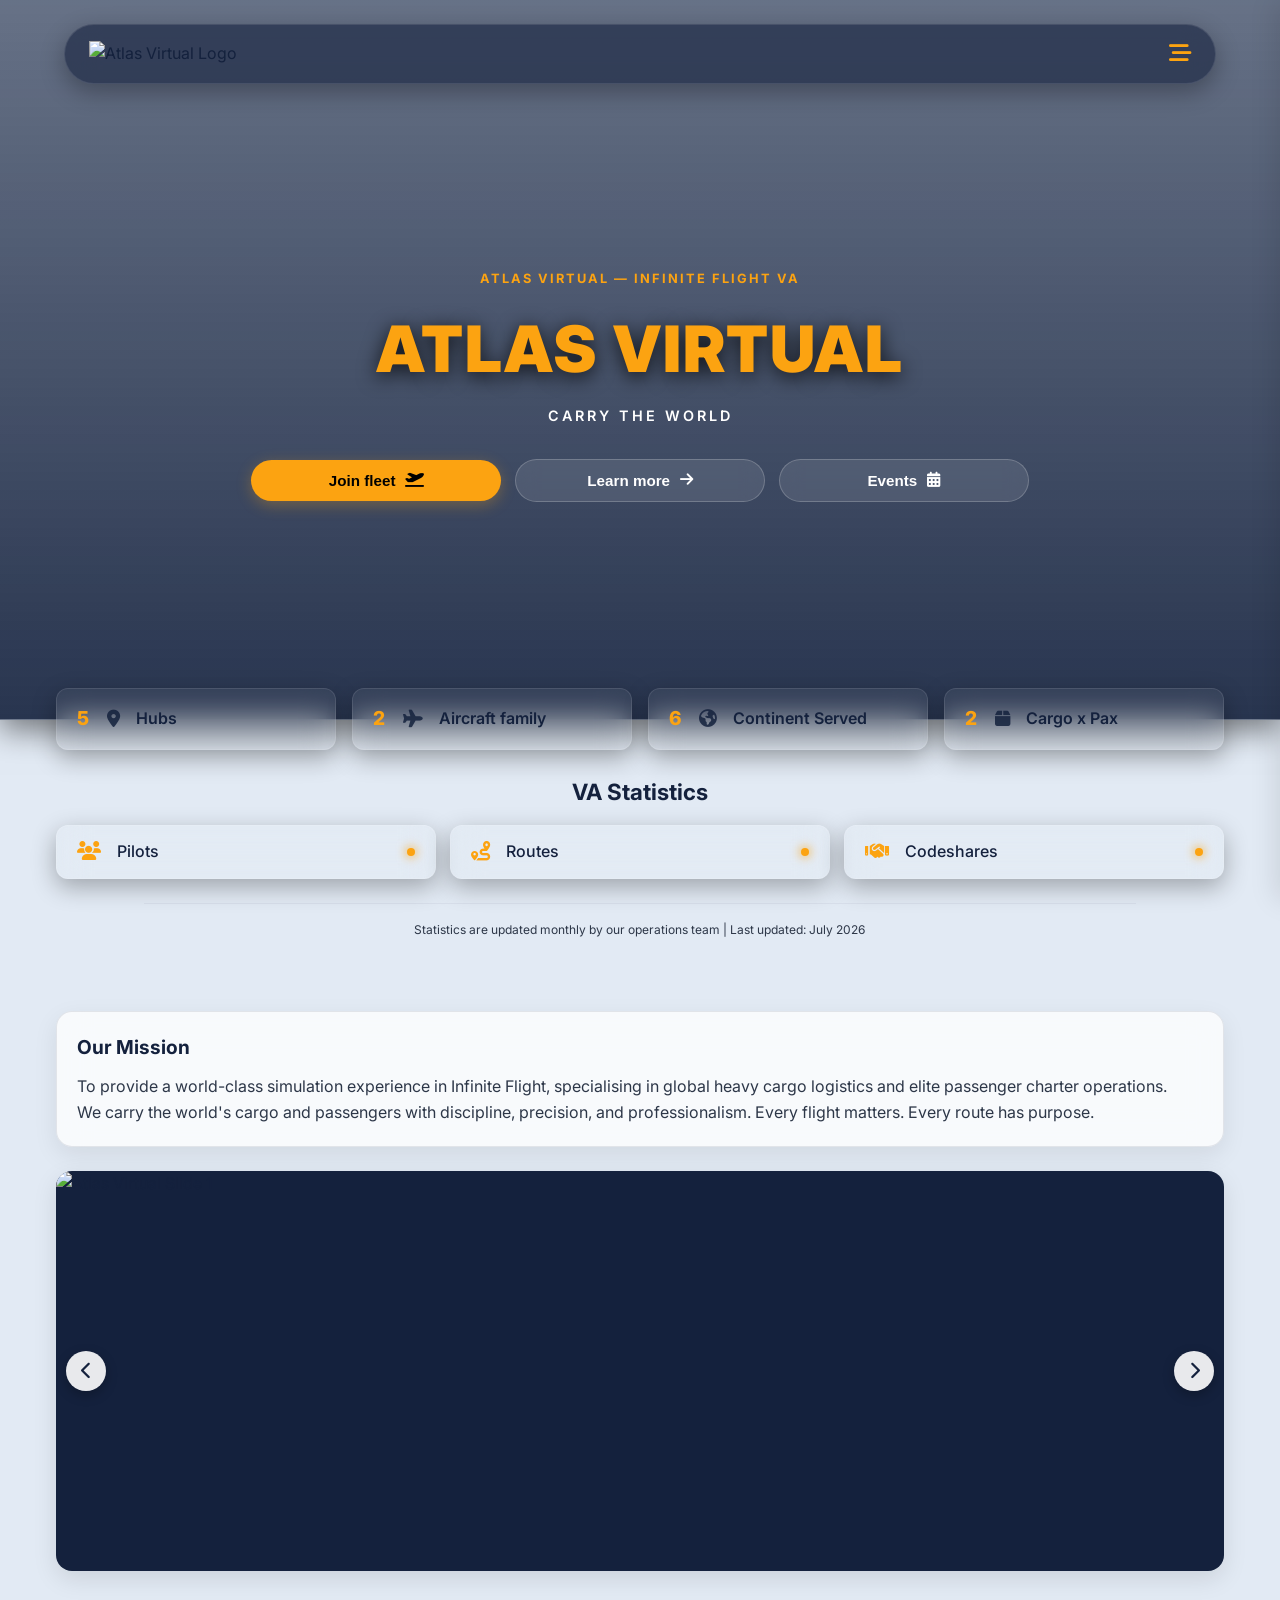
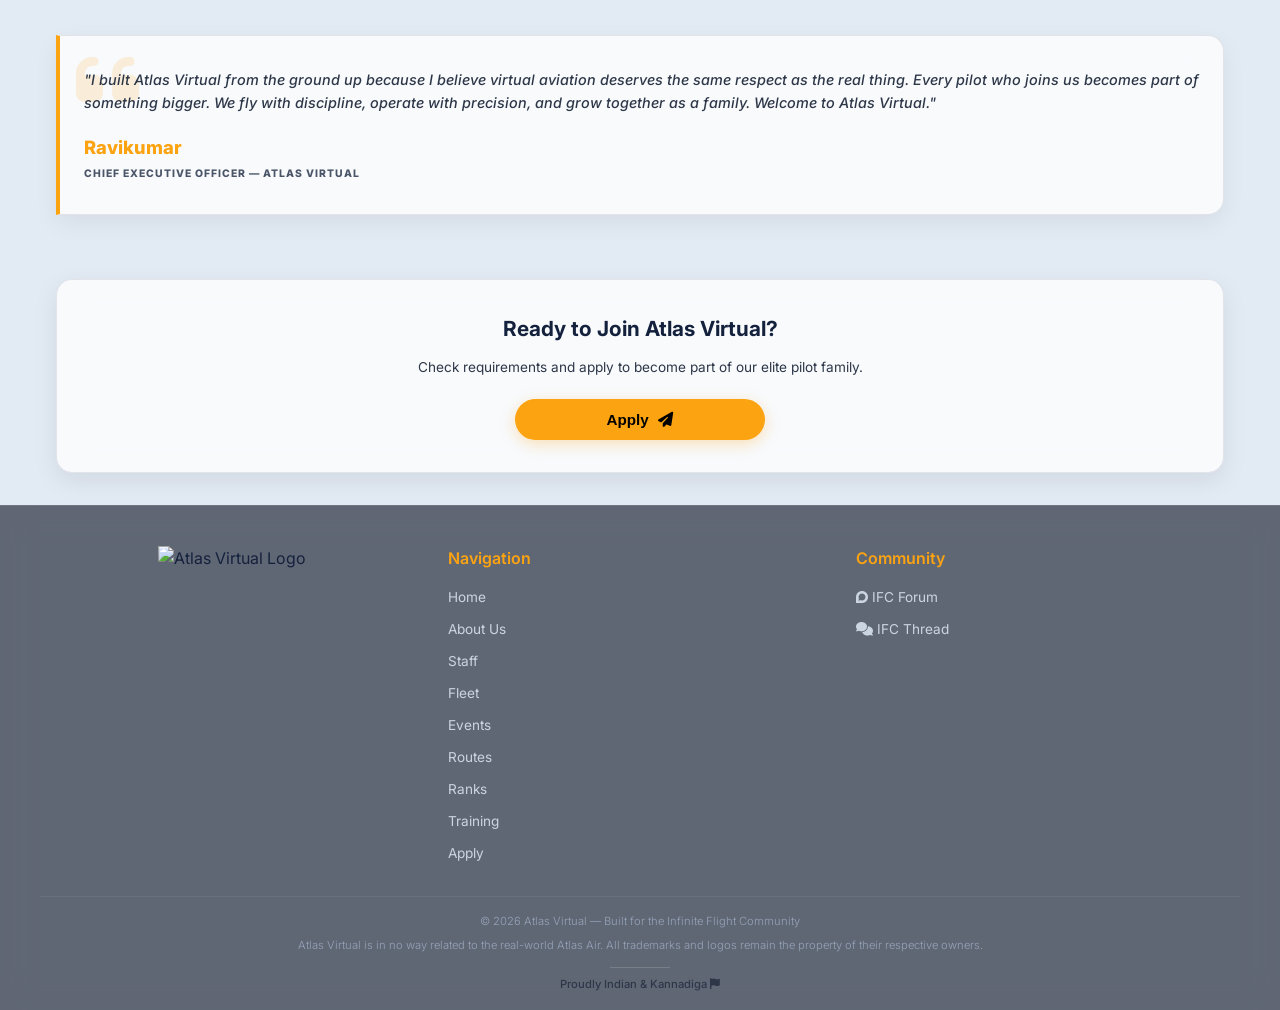
==== index.html @ f80d6517 "Add files via upload" ====
<!DOCTYPE html>
<html lang="en">
<head>
    <meta charset="UTF-8">
    <meta name="viewport" content="width=device-width, initial-scale=1.0, maximum-scale=1.0, user-scalable=no">
    <title>Atlas Virtual | Carry The World</title>
    
    <meta http-equiv="Cache-Control" content="no-cache, no-store, must-revalidate">
    <meta http-equiv="Pragma" content="no-cache">
    <meta http-equiv="Expires" content="0">

    <link rel="manifest" href="manifest.json">
    <link rel="stylesheet" href="https://cdnjs.cloudflare.com/ajax/libs/font-awesome/6.4.0/css/all.min.css">
    
    <!-- Link to our perfected global stylesheet -->
    <link rel="stylesheet" href="style.css?v=6.0">

    <style>
        /* --- SLIDER STYLING & POSITIONING FIX --- */
        .image-slider-container {
            position: relative;
            width: 100%;
            height: 240px; /* Perfect rectangle for mobile */
            padding: 0 !important; 
            overflow: hidden;
            border-radius: 16px;
            box-shadow: 0 8px 24px rgba(0,0,0,0.1);
            margin-bottom: 2.5rem;
            background: #14213D; 
        }
        @media (min-width: 768px) {
            .image-slider-container {
                height: 400px; /* Larger size for desktop */
            }
        }
        .slide {
            position: absolute;
            top: 0; left: 0;
            width: 100%; height: 100%;
            opacity: 0; 
            transition: opacity 0.8s ease-in-out;
            z-index: 1;
        }
        .slide.active { 
            opacity: 1; 
            z-index: 2; 
        }
        .slide img { 
            width: 100%; 
            height: 100%; 
            object-fit: cover; 
            /* This forces the browser to focus on the bottom/center of the image so the plane isn't cropped out! */
            object-position: center 80%; 
            border-radius: inherit; 
        }
        .slider-btn {
            position: absolute; 
            top: 50%; 
            transform: translateY(-50%);
            background: rgba(255, 255, 255, 0.9); 
            border: none; 
            border-radius: 50%;
            width: 40px; 
            height: 40px; 
            cursor: pointer; 
            z-index: 10; /* Forces buttons above the images */
            color: #14213D; 
            font-size: 1.1rem;
            box-shadow: 0 4px 12px rgba(0,0,0,0.25); 
            transition: all 0.3s ease;
            display: flex;
            justify-content: center;
            align-items: center;
        }
        .slider-btn:hover { 
            background: var(--color-gold); 
            color: white; 
        }
        .prev-btn { left: 10px; }
        .next-btn { right: 10px; }
    </style>
</head>
<body>

    <!-- TUBE SHAPE HEADER -->
    <header class="tube-header">
        <div class="logo-container">
            <img src="https://res.cloudinary.com/dsfwafyc2/image/upload/v1783704335/Picsart_26-07-09_09-13-49-532_cerqdw.png" alt="Atlas Virtual Logo" class="header-logo">
        </div>
        <button class="hamburg-menu" aria-label="Open Menu" onclick="toggleMenu()">
            <i class="fa-solid fa-bars-staggered"></i>
        </button>
    </header>

    <!-- FULL WIDTH HERO SECTION -->
    <section class="hero-wrapper">
        <div class="hero-content">
            <h3 class="sub-heading">Atlas Virtual — Infinite Flight VA</h3>
            <h1 class="main-heading">ATLAS VIRTUAL</h1>
            <p class="tagline">CARRY THE WORLD</p>
            
            <div class="hero-buttons">
                <button class="btn-primary glass-btn" onclick="window.location.href='apply.html'">Join fleet <i class="fa-solid fa-plane-departure"></i></button>
                <button class="btn-dark-glass glass-btn" onclick="window.location.href='about.html'">Learn more <i class="fa-solid fa-arrow-right"></i></button>
                <button class="btn-dark-glass glass-btn" onclick="window.location.href='event.html'">Events <i class="fa-solid fa-calendar-days"></i></button>
            </div>
        </div>
    </section>

    <!-- MAIN CONTENT -->
    <main>
        <!-- OPERATIONS OVERVIEW -->
        <section class="operations-list reveal-on-scroll">
            <div class="op-card">
                <span class="op-number">5</span>
                <i class="fa-solid fa-location-dot op-icon"></i>
                <span class="op-text">Hubs</span>
            </div>
            <div class="op-card">
                <span class="op-number">2</span>
                <i class="fa-solid fa-plane op-icon"></i>
                <span class="op-text">Aircraft family</span>
            </div>
            <div class="op-card">
                <span class="op-number">6</span>
                <i class="fa-solid fa-earth-americas op-icon"></i>
                <span class="op-text">Continent Served</span>
            </div>
            <div class="op-card">
                <span class="op-number">2</span>
                <i class="fa-solid fa-box op-icon"></i>
                <span class="op-text">Cargo x Pax</span>
            </div>
        </section>

        <!-- VA STATISTICS -->
        <section class="statistics-section reveal-on-scroll">
            <h2 class="section-title">VA Statistics</h2>
            <div class="stats-grid">
                <div class="stat-box" onclick="window.location.href='roster.html'">
                    <i class="fa-solid fa-users stat-icon"></i>
                    <h4>Pilots</h4>
                    <div class="indicator-dot"></div>
                </div>
                <div class="stat-box" onclick="window.location.href='routes.html'">
                    <i class="fa-solid fa-route stat-icon"></i>
                    <h4>Routes</h4>
                    <div class="indicator-dot"></div>
                </div>
                <div class="stat-box" onclick="window.location.href='codeshare.html'">
                    <i class="fa-solid fa-handshake stat-icon"></i>
                    <h4>Codeshares</h4>
                    <div class="indicator-dot"></div>
                </div>
            </div>
            <p class="stats-disclaimer">Statistics are updated monthly by our operations team | Last updated: July 2026</p>
        </section>

        <div class="spacer-md"></div>

        <!-- OUR MISSION -->
        <section class="mission-box glass-panel reveal-on-scroll">
            <h2>Our Mission</h2>
            <p>To provide a world-class simulation experience in Infinite Flight, specialising in global heavy cargo logistics and elite passenger charter operations.</p>
            <p>We carry the world's cargo and passengers with discipline, precision, and professionalism. Every flight matters. Every route has purpose.</p>
        </section>

        <!-- HORIZONTAL IMAGE SLIDER (Removed glass-panel class to fix the crop) -->
        <section class="image-slider-container reveal-on-scroll">
            <div class="slide active">
                <img src="https://res.cloudinary.com/dsfwafyc2/image/upload/v1786168949/Screenshot_20260802_115308_com.fds.infiniteflight_zcqzox.jpg" alt="Atlas Virtual Slide 1">
            </div>
            <div class="slide">
                <img src="https://res.cloudinary.com/dsfwafyc2/image/upload/v1779723755/Screenshot_20260524_201829_com.fds.infiniteflight_n1iyrm.jpg" alt="Atlas Virtual Slide 2">
            </div>
            <div class="slide">
                <img src="https://res.cloudinary.com/dsfwafyc2/image/upload/v1779015691/file_0000000034dc72079f99f43835f67d66_o1aeww.png" alt="Atlas Virtual Slide 3">
            </div>
            <div class="slide">
                <img src="https://res.cloudinary.com/dsfwafyc2/image/upload/v1779014897/Screenshot_20260509_221234_com.fds.infiniteflight_ewqhzv.jpg" alt="Atlas Virtual Slide 4">
            </div>
            <div class="slide">
                <img src="https://res.cloudinary.com/dsfwafyc2/image/upload/v1779015017/IMG_20260517_162000_xseroy.jpg" alt="Atlas Virtual Slide 5">
            </div>
            
            <button class="slider-btn prev-btn" onclick="moveSlide(-1)"><i class="fa-solid fa-chevron-left"></i></button>
            <button class="slider-btn next-btn" onclick="moveSlide(1)"><i class="fa-solid fa-chevron-right"></i></button>
        </section>

        <!-- CEO MESSAGE -->
        <section class="ceo-message-box reveal-on-scroll">
            <i class="fa-solid fa-quote-left quote-icon"></i>
            <p class="quote-text">"I built Atlas Virtual from the ground up because I believe virtual aviation deserves the same respect as the real thing. Every pilot who joins us becomes part of something bigger. We fly with discipline, operate with precision, and grow together as a family. Welcome to Atlas Virtual."</p>
            <div class="ceo-signature">
                <h4 class="ceo-name">Ravikumar</h4>
                <span class="ceo-title">Chief Executive Officer — Atlas Virtual</span>
            </div>
        </section>

        <!-- CALL TO ACTION -->
        <section class="cta-section glass-panel reveal-on-scroll">
            <h3>Ready to Join Atlas Virtual?</h3>
            <p>Check requirements and apply to become part of our elite pilot family.</p>
            <button class="btn-primary glass-btn" onclick="window.location.href='apply.html'">Apply <i class="fa-solid fa-paper-plane"></i></button>
        </section>
    </main>

    <!-- FOOTER -->
    <footer class="glass-footer">
        <div class="footer-grid">
            <div class="footer-brand">
                <img src="https://res.cloudinary.com/dsfwafyc2/image/upload/v1783704335/Picsart_26-07-09_09-13-49-532_cerqdw.png" alt="Atlas Virtual Logo" class="footer-logo">
            </div>
            <div class="footer-nav">
                <h4>Navigation</h4>
                <ul>
                    <li><a href="index.html">Home</a></li>
                    <li><a href="about.html">About Us</a></li>
                    <li><a href="staff.html">Staff</a></li>
                    <li><a href="fleet.html">Fleet</a></li>
                    <li><a href="event.html">Events</a></li>
                    <li><a href="routes.html">Routes</a></li>
                    <li><a href="rank.html">Ranks</a></li>
                    <li><a href="training.html">Training</a></li>
                    <li><a href="apply.html">Apply</a></li>
                </ul>
            </div>

            <div class="footer-community">
                <h4>Community</h4>
                <ul>
                    <li><a href="https://community.infiniteflight.com/" target="_blank"><i class="fa-brands fa-discourse"></i> IFC Forum</a></li>
                    <li><a href="https://community.infiniteflight.com/t/atlas-virtual-home-of-the-giants-official-thread"><i class="fa-solid fa-comments"></i> IFC Thread</a></li>
                </ul>
            </div>
        </div>

        <div class="footer-bottom">
            <p class="copyright-text">© 2026 Atlas Virtual — Built for the Infinite Flight Community</p>
            <p class="disclaimer copyright-text">Atlas Virtual is in no way related to the real-world Atlas Air. All trademarks and logos remain the property of their respective owners.</p>
            
            <hr class="pride-divider">
            <p class="kannadiga-pride">Proudly Indian & Kannadiga <i class="fa-solid fa-flag text-gold"></i></p>
        </div>
    </footer>

    <!-- INTERACTIVE SCRIPTS -->
    <script src="app.js"></script>
    <script>
        /* --- IMAGE SLIDER LOGIC --- */
        let currentSlide = 0;
        const slides = document.querySelectorAll('.slide');

        function showSlide(index) {
            if (slides.length === 0) return;
            slides.forEach(s => s.classList.remove('active'));
            if (index >= slides.length) currentSlide = 0;
            if (index < 0) currentSlide = slides.length - 1;
            slides[currentSlide].classList.add('active');
        }

        function moveSlide(dir) {
            currentSlide += dir;
            showSlide(currentSlide);
        }

        // Auto slide every 5 seconds
        setInterval(() => {
            moveSlide(1);
        }, 5000);
    </script>
</body>
</html>
---- style.css ----
/* ==========================================================================
   ATLAS VIRTUAL - GLOBAL STYLESHEET
   Design System: Navy Blue Theme & Refined Glassmorphism
   ========================================================================== */

/* Import clean, modern, adjustable fonts */
@import url('https://fonts.googleapis.com/css2?family=Inter:wght@300;400;500;600;700;800;900&display=swap');
@import url('https://fonts.googleapis.com/css2?family=Great+Vibes&display=swap');

:root {
    --color-white: #FFFFFF;
    --color-gray: #E5E5E5;
    --color-gold: #FCA311;
    --color-navy: #14213D;
    --color-black: #000000;
    
    /* Deep Navy Glass Configuration */
    --glass-bg: rgba(255, 255, 255, 0.05); 
    --glass-border: 1px solid rgba(255, 255, 255, 0.1);
    --glass-blur: blur(16px);
    --glass-shadow: 0 8px 24px rgba(0, 0, 0, 0.3);

    --font-primary: 'Inter', sans-serif;
}

* {
    margin: 0;
    padding: 0;
    box-sizing: border-box;
    -webkit-tap-highlight-color: transparent;
}

/* --- MAIN BODY (Light Theme) --- */
body {
    font-family: var(--font-primary);
    background-color: #E2EAF4; 
    color: #14213D; 
    line-height: 1.6;
    min-height: 100vh;
    display: flex;
    flex-direction: column;
}

/* Updated Glass Panels for Light Background */
.glass-panel {
    background: rgba(255, 255, 255, 0.75); 
    backdrop-filter: var(--glass-blur);
    -webkit-backdrop-filter: var(--glass-blur);
    border: 1px solid rgba(20, 33, 61, 0.1); 
    border-radius: 16px;
    box-shadow: 0 8px 24px rgba(0, 0, 0, 0.08); 
    padding: 1.25rem;
    color: #14213D; 
}

/* Ensure headings inside light panels stay clear */
.glass-panel h2, .glass-panel h3, .glass-panel h4 {
    color: #14213D;
}

/* --- TUBE HEADER --- */
.tube-header {
    position: fixed;
    top: 1.5rem;
    left: 50%;
    transform: translateX(-50%);
    width: 90%;
    max-width: 1200px;
    height: 60px;
    display: flex;
    justify-content: space-between;
    align-items: center;
    padding: 0 1.5rem;
    border-radius: 50px; 
    
    background: rgba(20, 33, 61, 0.6); 
    backdrop-filter: var(--glass-blur);
    -webkit-backdrop-filter: var(--glass-blur);
    border: var(--glass-border);
    box-shadow: var(--glass-shadow);
    z-index: 1000;
}

.logo-container .header-logo {
    height: 35px;
    width: auto;
    object-fit: contain;
}

.hamburg-menu {
    background: transparent;
    border: none;
    color: var(--color-gold);
    font-size: 1.4rem;
    cursor: pointer;
    transition: transform 0.3s ease;
}

.hamburg-menu:hover {
    transform: scale(1.1);
}

/* --- FULL WIDTH HERO SECTION --- */
.hero-wrapper {
    width: 100%;
    min-height: 80vh;
    display: flex;
    align-items: center;
    justify-content: center;
    
    background: 
        linear-gradient(rgba(20, 33, 61, 0.6), rgba(20, 33, 61, 0.9)), 
        url('https://res.cloudinary.com/dsfwafyc2/image/upload/v1779014897/Screenshot_20260509_221234_com.fds.infiniteflight_ewqhzv.jpg') center/cover no-repeat !important;
    
    border-bottom: 1px solid rgba(255,255,255,0.05);
    box-shadow: 0 10px 30px rgba(0,0,0,0.5);
    padding: 100px 1rem 3rem 1rem;
    position: relative;
    z-index: 1;
}

.hero-content {
    text-align: center;
    max-width: 1200px;
    width: 100%;
}

.sub-heading {
    font-size: 0.8rem;
    text-transform: uppercase;
    letter-spacing: 2px;
    margin-bottom: 0.5rem;
    font-weight: 700;
    color: var(--color-gold) !important;
    white-space: nowrap; 
}

.main-heading {
    font-size: 3rem;
    font-weight: 900;
    letter-spacing: 2px; 
    margin-bottom: 0.2rem;
    color: var(--color-gold) !important;
    text-shadow: 0 4px 20px rgba(0,0,0,0.8);
}

.tagline {
    font-size: 0.9rem;
    font-weight: 600;
    letter-spacing: 3px;
    margin-bottom: 2rem;
    color: #FFFFFF !important;
}

/* --- BUTTONS --- */
.hero-buttons {
    display: flex;
    flex-direction: column;
    gap: 0.85rem;
    align-items: center;
}

.glass-btn {
    width: 100%;
    max-width: 250px; 
    padding: 0.75rem 1.2rem; 
    border-radius: 50px; 
    font-size: 0.95rem; 
    font-weight: 600;
    cursor: pointer;
    display: flex;
    justify-content: center;
    align-items: center;
    gap: 0.6rem;
    transition: all 0.2s ease;
    border: none;
    text-decoration: none !important;
}

.btn-primary {
    background: var(--color-gold);
    color: var(--color-black);
    box-shadow: 0 4px 15px rgba(252, 163, 17, 0.3);
}
.btn-primary:active { transform: scale(0.98); }

.btn-dark-glass {
    background: rgba(255, 255, 255, 0.1);
    backdrop-filter: blur(10px);
    color: var(--color-white);
    border: 1px solid rgba(255, 255, 255, 0.2);
}
.btn-dark-glass:hover { background: rgba(255, 255, 255, 0.15); }

/* --- MAIN CONTENT --- */
main {
    flex: 1;
    margin-top: -2rem; 
    padding: 0 1rem 2rem 1rem;
    max-width: 1200px;
    margin-left: auto;
    margin-right: auto;
    width: 100%;
    display: flex;
    flex-direction: column;
    gap: 1.5rem;
    z-index: 2;
    position: relative;
}

.spacer-md { height: 1.5rem; }

/* --- OPERATIONS GRID --- */
.operations-list {
    display: flex;
    flex-direction: column;
    gap: 0.85rem;
}

.op-card {
    display: flex;
    align-items: center;
    background: rgba(255, 255, 255, 0.05);
    border: var(--glass-border);
    backdrop-filter: var(--glass-blur);
    padding: 0.9rem 1.25rem;
    border-radius: 12px;
    box-shadow: var(--glass-shadow);
}

.op-number {
    color: var(--color-gold);
    font-size: 1.2rem;
    font-weight: 800;
    width: 30px; 
}

.op-icon {
    color: #14213D !important;
    font-size: 1.1rem;
    margin-right: 1rem;
    opacity: 0.85;
}

.op-text {
    color: #14213D !important;
    font-size: 1rem;
    font-weight: 600;
}

.section-title {
    color: #14213D !important;
    font-size: 1.4rem;
    margin-bottom: 1rem;
    text-align: center;
    font-weight: 700;
}

/* --- STATISTICS CARDS --- */
.stats-grid {
    display: grid;
    grid-template-columns: 1fr;
    gap: 0.85rem;
    margin-bottom: 1rem;
}

.stat-box {
    cursor: pointer;
    background: rgba(255, 255, 255, 0.05);
    backdrop-filter: var(--glass-blur);
    border-radius: 12px;
    border: var(--glass-border);
    padding: 0.8rem 1.25rem;
    display: flex;
    flex-direction: row;
    align-items: center;
    justify-content: flex-start;
    gap: 1rem;
    box-shadow: var(--glass-shadow);
}

.stat-icon {
    font-size: 1.2rem;
    color: var(--color-gold); 
}

.stat-box h4 {
    font-size: 1rem;
    font-weight: 500;
    color: #14213D !important;
    margin: 0;
}

.indicator-dot {
    margin-left: auto;
    width: 8px;
    height: 8px;
    border-radius: 50%;
    background-color: var(--color-gold); 
    box-shadow: 0 0 10px 2px rgba(252, 163, 17, 0.6);
}

.stats-disclaimer {
    text-align: center;
    font-size: 0.75rem;
    color: #4A5568 !important;
    margin-top: 1.5rem;
    padding-top: 1rem;
    border-top: 1px solid rgba(20, 33, 61, 0.05);
    width: 85%;
    margin-left: auto;
    margin-right: auto;
}

/* --- MISSION --- */
.mission-box h2 {
    margin-bottom: 0.75rem;
    color: #14213D !important;
    font-size: 1.2rem;
}

/* --- CEO MESSAGE FIXES (Restored Glass, Smaller Text & Title) --- */
.ceo-message-box {
    position: relative;
    padding: 2rem 1.5rem;
    margin-bottom: 2.5rem;
    background: rgba(255, 255, 255, 0.75); /* Glass Background Restored */
    backdrop-filter: var(--glass-blur);
    -webkit-backdrop-filter: var(--glass-blur);
    border: 1px solid rgba(20, 33, 61, 0.1);
    border-left: 4px solid var(--color-gold); 
    border-radius: 0 16px 16px 0;
    box-shadow: 0 8px 24px rgba(0, 0, 0, 0.06); /* Glass Shadow Restored */
    overflow: hidden;
}

.quote-icon {
    font-size: 4.5rem;
    position: absolute;
    top: 0.5rem;
    left: 1rem;
    color: var(--color-gold);
    opacity: 0.15;
    z-index: 0;
}

.quote-text {
    font-style: italic;
    font-size: 0.9rem; /* Reduced text size */
    margin-bottom: 1.2rem;
    font-weight: 500;
    position: relative;
    z-index: 1;
    color: #2D3748 !important;
    line-height: 1.6;
}

.ceo-name {
    color: var(--color-gold) !important;
    font-size: 1.15rem;
    font-weight: 800;
    margin-bottom: 0.2rem;
    position: relative;
    z-index: 1;
}

.ceo-title {
    font-size: 0.65rem; /* Significantly reduced size */
    color: #4A5568 !important; /* Changed to dark slate grey */
    font-weight: 800;
    text-transform: uppercase;
    letter-spacing: 1px;
    position: relative;
    z-index: 1;
    display: block;
}

/* --- CTA SECTION --- */
.cta-section {
    text-align: center;
    padding: 2rem 1rem;
}

.cta-section h3 {
    color: #14213D !important;
    font-size: 1.3rem;
    margin-bottom: 0.75rem;
    font-weight: 700;
}

.cta-section p {
    margin-bottom: 1.25rem;
    font-size: 0.85rem;
}

.cta-section .btn-primary { margin: 0 auto; }


/* --- IMAGE SLIDER MOBILE FIX (Rectangle instead of Square) --- */
.image-slider-container {
    position: relative;
    padding: 0 !important;
    overflow: hidden;
    border-radius: 16px;
    width: 100%;
    height: 220px; /* Force rectangle aspect ratio on mobile */
}

.slider-track {
    display: flex;
    overflow-x: auto;
    scroll-snap-type: x mandatory;
    scrollbar-width: none; 
}
.slider-track::-webkit-scrollbar { display: none; }

.slider-image {
    flex: 0 0 100%;
    height: 100%;
    object-fit: cover;
    scroll-snap-align: center;
}

.slider-image.placeholder {
    background: rgba(0, 0, 0, 0.4); 
}

.slider-controls {
    position: absolute;
    top: 50%;
    left: 0;
    right: 0;
    transform: translateY(-50%);
    display: flex;
    justify-content: space-between;
    padding: 0 0.5rem;
    pointer-events: none;
}

.slider-btn {
    pointer-events: auto;
    background: rgba(20, 33, 61, 0.8);
    color: var(--color-white);
    border: 1px solid rgba(255,255,255,0.2);
    width: 32px;
    height: 32px;
    border-radius: 50%;
    display: flex;
    justify-content: center;
    align-items: center;
    cursor: pointer;
}


/* --- STAFF PAGE --- */
.staff-grid {
    display: grid;
    grid-template-columns: 1fr;
    gap: 1.5rem;
}

.staff-card {
    display: flex;
    flex-direction: column;
    gap: 1rem;
}

.staff-header {
    display: flex;
    align-items: center;
    gap: 1rem;
    border-bottom: 1px solid rgba(20, 33, 61, 0.1);
    padding-bottom: 1rem;
}

.staff-avatar {
    width: 50px;
    height: 50px;
    background: rgba(20, 33, 61, 0.05);
    border-radius: 50%;
    display: flex;
    justify-content: center;
    align-items: center;
    font-size: 1.5rem;
    color: var(--color-gold);
}

.staff-info {
    display: flex;
    flex-direction: column;
}

.staff-name {
    font-size: 1.2rem;
    font-weight: 700;
    color: #14213D !important;
    margin: 0;
}

.staff-role {
    font-size: 0.9rem;
    color: #4A5568 !important;
    margin: 0;
}

.staff-id {
    font-size: 0.75rem;
    color: #4A5568 !important;
    margin-top: 0.2rem;
}

.staff-footer {
    margin-top: auto;
}

.staff-ifc-btn {
    display: inline-flex;
    align-items: center;
    gap: 0.5rem;
    padding: 0.5rem 1rem;
    font-size: 0.85rem;
    border-radius: 8px;
    text-decoration: none !important;
    font-weight: 600;
    color: #14213D !important;
    background: rgba(20, 33, 61, 0.08) !important;
    border: 1px solid rgba(20, 33, 61, 0.2) !important;
}

.staff-ifc-btn:hover {
    background: rgba(20, 33, 61, 0.15) !important;
}

/* --- FLEET PAGE STYLES --- */
.fleet-grid {
    display: grid;
    grid-template-columns: 1fr;
    gap: 2rem;
}

.fleet-card {
    display: flex;
    flex-direction: column;
    gap: 1.2rem;
    padding: 1.5rem;
    min-width: 0; 
}

.aircraft-name {
    font-size: 1.6rem;
    font-weight: 800;
    color: #14213D !important;
    margin: 0;
    letter-spacing: 1px;
}

.aircraft-image-wrapper {
    width: 100%;
    height: 220px;
    border-radius: 12px;
    overflow: hidden;
    position: relative;
    border: 1px solid rgba(20, 33, 61, 0.1);
    box-shadow: 0 4px 15px rgba(0, 0, 0, 0.1);
}

.aircraft-image-wrapper img {
    width: 100%;
    height: 100%;
    object-fit: cover;
    display: block; 
    transition: transform 0.4s ease;
}

.fleet-card:hover .aircraft-image-wrapper img {
    transform: scale(1.05);
}

.aircraft-tags {
    display: flex;
    flex-wrap: wrap;
    gap: 0.8rem;
}

.fleet-tag {
    font-size: 0.8rem;
    font-weight: 700;
    padding: 0.5rem 0.9rem;
    border-radius: 8px;
    display: inline-flex;
    align-items: center;
    gap: 0.5rem;
    text-transform: uppercase;
    letter-spacing: 1px;
    box-shadow: 0 2px 5px rgba(0,0,0,0.05);
}

.tag-pax {
    background: rgba(0, 180, 216, 0.15);
    color: #0077B6;
    border: 1px solid rgba(0, 180, 216, 0.4);
}

.tag-cargo {
    background: rgba(252, 163, 17, 0.15);
    color: #B5651D;
    border: 1px solid rgba(252, 163, 17, 0.4);
}

.tag-range {
    background: rgba(20, 33, 61, 0.1);
    color: #14213D;
    border: 1px solid rgba(20, 33, 61, 0.25);
}

.tag-mfg {
    background: rgba(11, 61, 145, 0.15);
    color: #0B3D91;
    border: 1px solid rgba(11, 61, 145, 0.3);
}

/* --- EVENTS & NEWS PAGE STYLES --- */
.event-card, .news-card {
    display: flex;
    flex-direction: column;
    gap: 1.2rem;
}

.event-banner-wrapper, .news-banner-wrapper {
    width: 100%;
    aspect-ratio: 16 / 9; /* Replaces height: 200px to keep the perfect banner shape! */
    height: auto;
    border-radius: 12px;
    overflow: hidden;
    position: relative;
    border: 1px solid rgba(20, 33, 61, 0.1);
    box-shadow: 0 4px 15px rgba(0, 0, 0, 0.1);
}

.event-banner-wrapper img, .news-banner-wrapper img {
    width: 100%;
    height: 100%;
    object-fit: cover;
    display: block;
    transition: transform 0.4s ease;
}

.event-card:hover .event-banner-wrapper img,
.news-card:hover .news-banner-wrapper img {
    transform: scale(1.02); 
}

.event-title, .news-title {
    font-size: 1.6rem;
    font-weight: 800;
    color: #14213D !important;
    margin: 0;
    letter-spacing: 1px;
}

.event-details-grid {
    display: grid;
    grid-template-columns: repeat(2, 1fr);
    gap: 0.8rem;
    margin: 0.5rem 0;
}

.event-detail-box {
    background: rgba(255, 255, 255, 0.9);
    border: 1px solid rgba(20, 33, 61, 0.1);
    padding: 0.8rem;
    border-radius: 8px;
    display: flex;
    align-items: center;
    gap: 0.6rem;
    color: #B5651D; 
    font-size: 0.9rem;
    font-weight: 600;
}

.event-detail-box span {
    color: #14213D !important;
}

/* --- ROUTES PAGE STYLES --- */
.leaflet-container {
    border-radius: 12px;
    background: #0d162a; 
    z-index: 1 !important; 
}

.routes-list-container {
    display: flex;
    flex-direction: column;
    gap: 0.8rem;
    max-height: 400px; 
    overflow-y: auto;
    padding-right: 0.5rem;
}

.routes-list-container::-webkit-scrollbar { width: 6px; }
.routes-list-container::-webkit-scrollbar-track { background: rgba(20, 33, 61, 0.05); border-radius: 10px; }
.routes-list-container::-webkit-scrollbar-thumb { background: var(--color-gold); border-radius: 10px; }

.route-list-item {
    display: flex;
    justify-content: space-between;
    align-items: center;
    background: rgba(255, 255, 255, 0.8);
    border: 1px solid rgba(20, 33, 61, 0.1);
    padding: 1rem 1.25rem;
    border-radius: 12px;
    transition: background 0.3s ease;
}

.route-list-item:hover {
    background: rgba(255, 255, 255, 1);
}

.route-airports {
    display: flex;
    align-items: center;
    gap: 1rem;
    font-size: 1.2rem;
    font-weight: 800;
}

.route-arrow {
    color: #4A5568 !important;
    font-size: 1rem;
}

.route-details {
    display: flex;
    flex-direction: column;
    align-items: flex-end;
    gap: 0.2rem;
}

.route-flight-num {
    font-weight: 700;
    color: #14213D !important;
}

.route-aircraft {
    font-size: 0.8rem;
    color: #4A5568 !important;
}

.globe-hint {
    position: absolute;
    bottom: 15px;
    right: 15px;
    background: rgba(20, 33, 61, 0.7);
    border: 1px solid rgba(255, 255, 255, 0.15);
    color: var(--color-gray);
    font-size: 0.75rem;
    padding: 0.3rem 0.6rem;
    border-radius: 20px;
    backdrop-filter: blur(5px);
    pointer-events: none;
    z-index: 10;
}

/* --- GLOBAL LIGHT THEME TEXT & ELEMENT COLORS --- */
p, .aircraft-desc, .staff-desc, .event-desc, .news-desc, .reveal-on-scroll p, main p, .glass-panel p, .glass-panel span:not(.text-gold):not(.apt-code) {
    color: #2D3748 !important; 
}

/* --- FOOTER --- */
.glass-footer {
    background: rgba(10, 15, 30, 0.6); 
    backdrop-filter: var(--glass-blur);
    border-top: var(--glass-border);
    padding: 2.5rem 1rem 1rem 1rem;
    margin-top: auto;
}

.footer-grid {
    display: grid;
    grid-template-columns: 1fr;
    gap: 1.5rem;
    max-width: 1200px;
    margin: 0 auto 1.5rem auto;
    text-align: center;
}

.footer-logo {
    height: 45px;
    object-fit: contain;
}

.footer-nav h4, .footer-community h4 {
    color: var(--color-gold);
    margin-bottom: 0.75rem;
    font-size: 1rem;
    font-weight: 600;
}

.footer-nav ul, .footer-community ul { list-style: none; }
.footer-nav ul li, .footer-community ul li { margin-bottom: 0.4rem; }

.footer-nav ul li a, .footer-community ul li a {
    color: #CBD5E1 !important;
    text-decoration: none;
    transition: color 0.3s ease;
    font-size: 0.85rem;
}

.footer-nav ul li a:hover, .footer-community ul li a:hover {
    color: var(--color-gold) !important;
}

.footer-bottom {
    max-width: 1200px;
    margin: 0 auto;
    border-top: 1px solid rgba(255, 255, 255, 0.05);
    padding-top: 1rem;
    text-align: center;
}

.copyright-text, .disclaimer {
    font-weight: 300;
    font-size: 0.7rem;
    color: #94A3B8 !important;
    margin-bottom: 0.4rem;
}

.pride-divider {
    border: 0;
    border-top: 1px solid rgba(255, 255, 255, 0.15);
    width: 60px;
    margin: 12px auto 8px auto;
}

.kannadiga-pride {
    font-weight: 500;
    font-size: 0.7rem; 
    color: #2D3748 !important;
}

/* ==========================================================================
   HAMBURGER MENU & CUSTOM FOOTER (NEW)
   ========================================================================== */
.menu-overlay {
    position: fixed;
    top: 0; left: 0;
    width: 100vw; height: 100vh;
    background: rgba(20, 33, 61, 0.6);
    backdrop-filter: blur(4px);
    z-index: 9998;
    opacity: 0;
    visibility: hidden;
    transition: all 0.3s ease;
}
.menu-overlay.active { opacity: 1; visibility: visible; }
.side-menu {
    position: fixed;
    top: 0; 
    right: -280px; /* Changed to match new width */
    width: 280px;  /* Made narrower (horizontal width reduced) */
    height: 100vh;
    
    /* NEW GLASSMORPHISM EFFECT */
    background: rgba(255, 255, 255, 0.65); 
    backdrop-filter: blur(24px);
    -webkit-backdrop-filter: blur(24px);
    border-left: 1px solid rgba(255, 255, 255, 0.4);
    /* ------------------------ */
    
    box-shadow: -5px 0 25px rgba(0,0,0,0.1);
    transition: right 0.4s cubic-bezier(0.4, 0, 0.2, 1);
    z-index: 9999;
    display: flex;
    flex-direction: column;
    overflow-y: auto;
}
.side-menu.open { right: 0; }
.menu-header {
    padding: 2rem 1.5rem 1.5rem;
    display: flex;
    justify-content: space-between;
    align-items: center;
    border-bottom: 1px solid rgba(20, 33, 61, 0.08);
}
.menu-header img { height: 45px !important; width: auto; object-fit: contain; }
.close-menu {
    background: rgba(20, 33, 61, 0.05);
    border: none;
    width: 35px; height: 35px;
    border-radius: 50%;
    font-size: 1.1rem; color: #14213D;
    cursor: pointer;
    display: flex; justify-content: center; align-items: center;
}
.menu-links {
    padding: 1.5rem 1rem;
    display: flex; flex-direction: column; gap: 0.5rem; flex: 1;
}
.menu-item {
    display: flex; justify-content: space-between; align-items: center;
    padding: 0.85rem 1rem;
    color: #14213D; text-decoration: none; font-weight: 700; font-size: 1.05rem;
    border-radius: 12px; cursor: pointer;
}
.menu-item:hover, .menu-item.active-toggle {
    background: rgba(20, 33, 61, 0.04);
}
.menu-item i.fa-chevron-down { font-size: 0.85rem; color: #718096; transition: transform 0.3s ease; }
.menu-dropdown-content {
    max-height: 0; overflow: hidden;
    transition: max-height 0.3s ease-out;
    display: flex; flex-direction: column;
    background: rgba(20, 33, 61, 0.02); border-radius: 8px; margin: 0 0.5rem;
}
.menu-dropdown-content.open { max-height: 250px; margin-bottom: 0.5rem; padding: 0.5rem 0; }
.menu-subitem {
    padding: 0.7rem 1.5rem; color: #4A5568 !important; text-decoration: none;
    font-size: 0.95rem; font-weight: 600;
}
.menu-subitem:hover { color: var(--color-gold) !important; padding-left: 1.8rem; transition: padding-left 0.2s; }

/* DEVELOPED BY ROX CARD */
.menu-footer-card {
    background: #FFFFFF;
    border: 1px solid #E5E7EB;
    border-left: 6px solid #7C3AED; 
    border-radius: 12px;
    padding: 1rem 1.2rem;
    margin: 1.5rem;
    display: flex;
    justify-content: space-between;
    align-items: center;
    box-shadow: 0 4px 10px rgba(0,0,0,0.03);
}
.dev-info {
    display: flex;
    flex-direction: column;
    align-items: flex-start;
    gap: 0.2rem;
}
.dev-credits {
    font-family: 'Inter', sans-serif;
    font-size: 0.7rem;
    color: #6B7280;
    text-transform: uppercase;
    letter-spacing: 2px;
    margin: 0;
}
.rox-brand {
    font-family: 'Great Vibes', cursive;
    font-size: 2rem;
    color: #111827 !important;
    margin: 0;
    line-height: 1;
    font-weight: 400;
}
.ifc-pill {
    background: #7C3AED !important; 
    color: #FFFFFF !important;
    padding: 0.6rem 1.2rem;
    border-radius: 50px;
    text-decoration: none;
    font-size: 0.9rem;
    font-style: italic;
    font-weight: 600;
    transition: transform 0.2s ease, box-shadow 0.2s ease;
}
.ifc-pill:hover {
    transform: translateY(-2px);
    box-shadow: 0 4px 12px rgba(124, 58, 237, 0.3);
}

/* --- APPS & CHANGELOG STYLES --- */
.apps-grid {
    display: grid;
    grid-template-columns: repeat(auto-fit, minmax(280px, 1fr));
    gap: 1.5rem;
}

.app-card {
    display: flex;
    flex-direction: column;
    height: 100%;
    transition: transform 0.3s ease;
}

.app-card:hover {
    transform: translateY(-4px);
}

.app-card-header {
    display: flex;
    align-items: center;
    gap: 1rem;
    margin-bottom: 1rem;
    border-bottom: 1px solid rgba(20, 33, 61, 0.1);
    padding-bottom: 1rem;
}

.app-logo {
    width: 60px; /*increase box size*/
    height: 60px; /*increase box size*/
    object-fit: contain;
    border-radius: 12px;
    background: #14213D; /* Changed to dark navy so white logos show up! */
    padding: 0px;
    border: 1px solid rgba(255, 255, 255, 0.1);
}

.app-title-group {
    display: flex;
    flex-direction: column;
    gap: 0.2rem;
}

.app-name {
    color: #14213D !important;
    font-size: 1.2rem;
    font-weight: 800;
    margin: 0;
}

.app-status {
    font-size: 0.7rem;
    font-weight: 700;
    background: #2ECC71;
    color: white;
    padding: 0.2rem 0.6rem;
    border-radius: 20px;
    display: inline-block;
    align-self: flex-start;
    text-transform: uppercase;
}

.app-desc {
    font-size: 0.95rem;
    color: #4A5568 !important;
    margin-bottom: 1.5rem;
    flex-grow: 1; /* Pushes the button to the bottom automatically */
}

.app-link-pill {
    width: 100%;
    justify-content: center;
    font-size: 0.9rem;
    text-transform: uppercase;
    letter-spacing: 1px;
}

.changelog-container {
    display: flex;
    flex-direction: column;
    gap: 1.5rem;
}

.changelog-item {
    border-left: 5px solid var(--color-gold);
    padding: 1.5rem;
}

.changelog-date {
    font-size: 0.8rem;
    font-weight: 800;
    color: #B5651D;
    text-transform: uppercase;
    letter-spacing: 1px;
    margin-bottom: 0.5rem;
}

.changelog-version {
    color: #14213D !important;
    font-size: 1.3rem;
    font-weight: 800;
    margin-bottom: 1rem;
}

.changelog-list {
    list-style-type: none;
    padding: 0;
    margin: 0;
}

.changelog-list li {
    position: relative;
    padding-left: 1.5rem;
    margin-bottom: 0.6rem;
    color: #4A5568;
    font-size: 0.95rem;
}

.changelog-list li::before {
    content: "•";
    color: var(--color-gold);
    font-weight: bold;
    position: absolute;
    left: 0;
    top: 0;
}

/* --- RESPONSIVE DESIGN FOR DESKTOP OVERRIDES --- */
@media (min-width: 768px) {
    .main-heading { font-size: 4rem; }
    .hero-buttons { flex-direction: row; justify-content: center; }
    
    .operations-list { display: grid; grid-template-columns: repeat(4, 1fr); gap: 1rem; }
    .stats-grid { grid-template-columns: repeat(3, 1fr); }
    
    /* Desktop Slider Height */
    .image-slider-container { height: 350px; }
    
    .staff-grid { grid-template-columns: repeat(2, 1fr); }
    
    .fleet-grid { grid-template-columns: repeat(2, 1fr); }
    .aircraft-image-wrapper { height: 250px; }
    
    .footer-grid { grid-template-columns: 1fr 1fr 1fr; text-align: left; }
    .footer-brand { text-align: center; }
    
    .event-details-grid { grid-template-columns: repeat(4, 1fr); }
    .event-banner-wrapper, .news-banner-wrapper { height: 350px; }
}
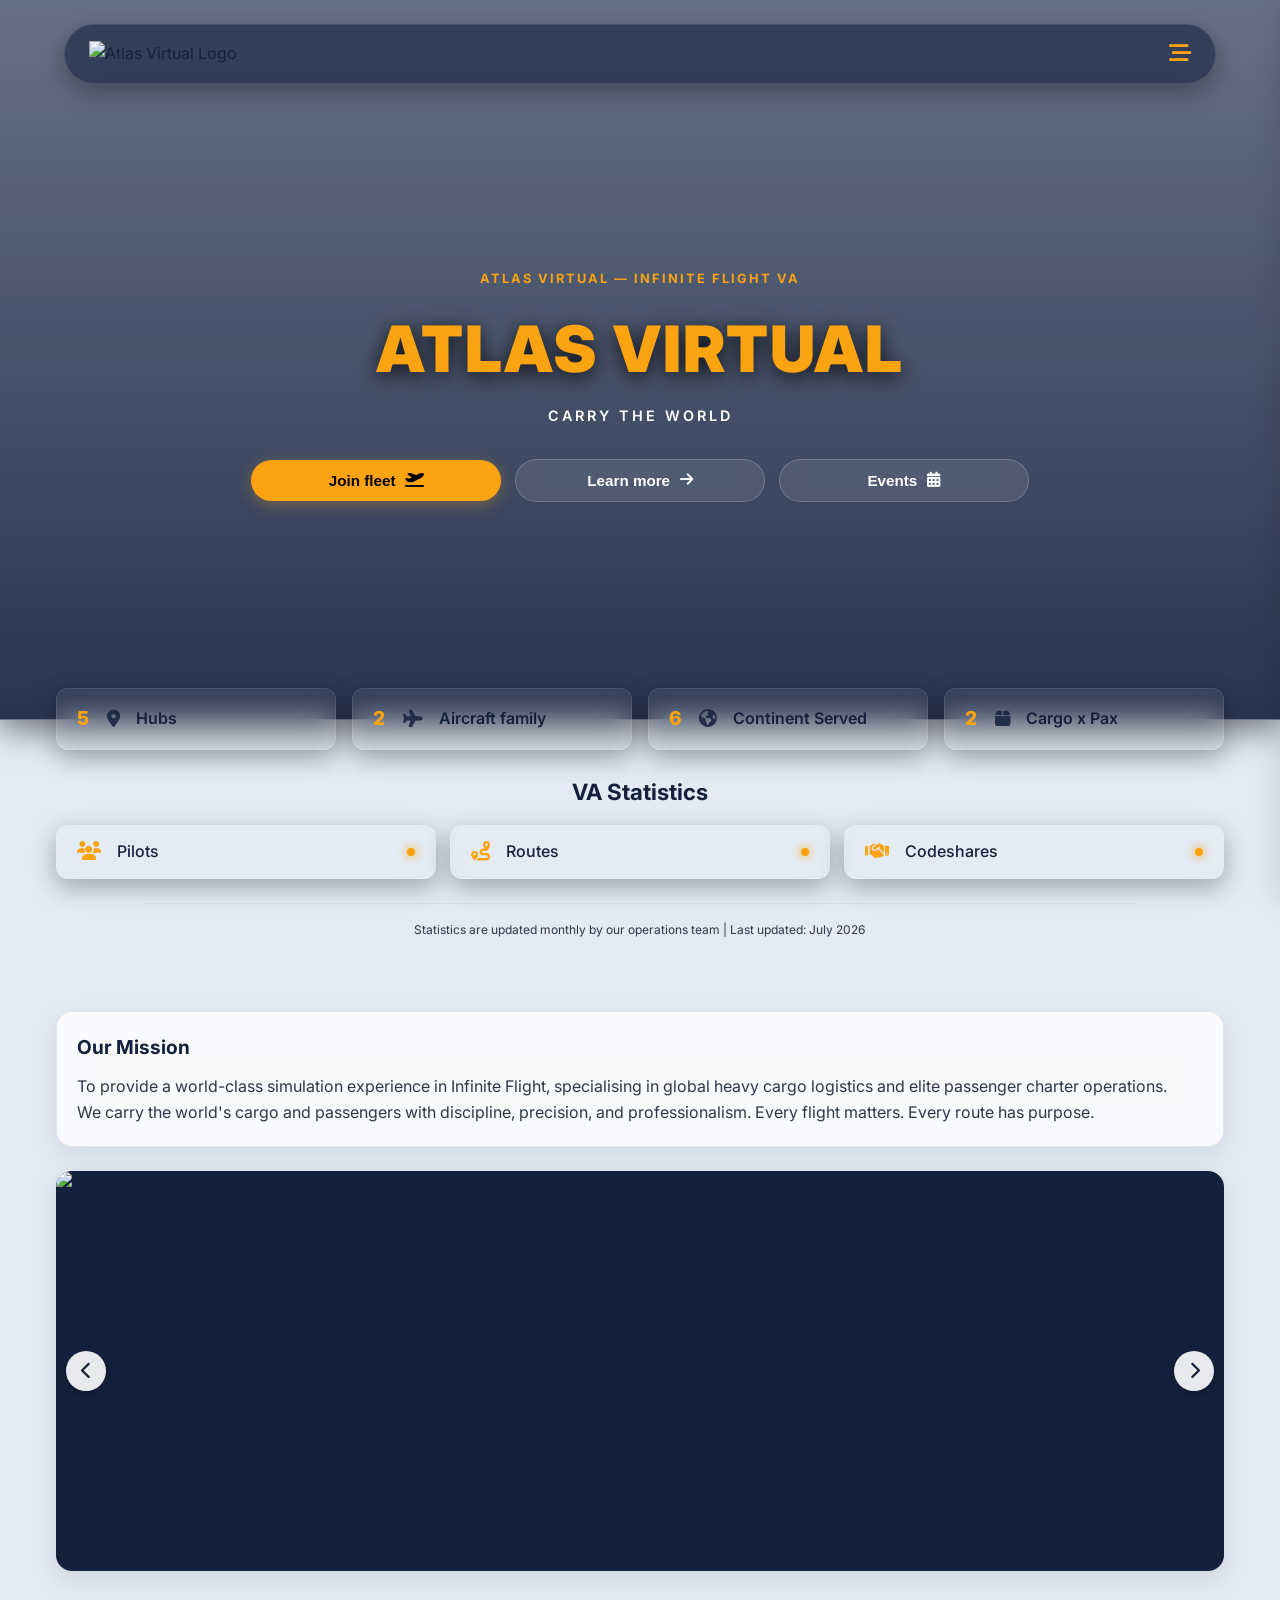
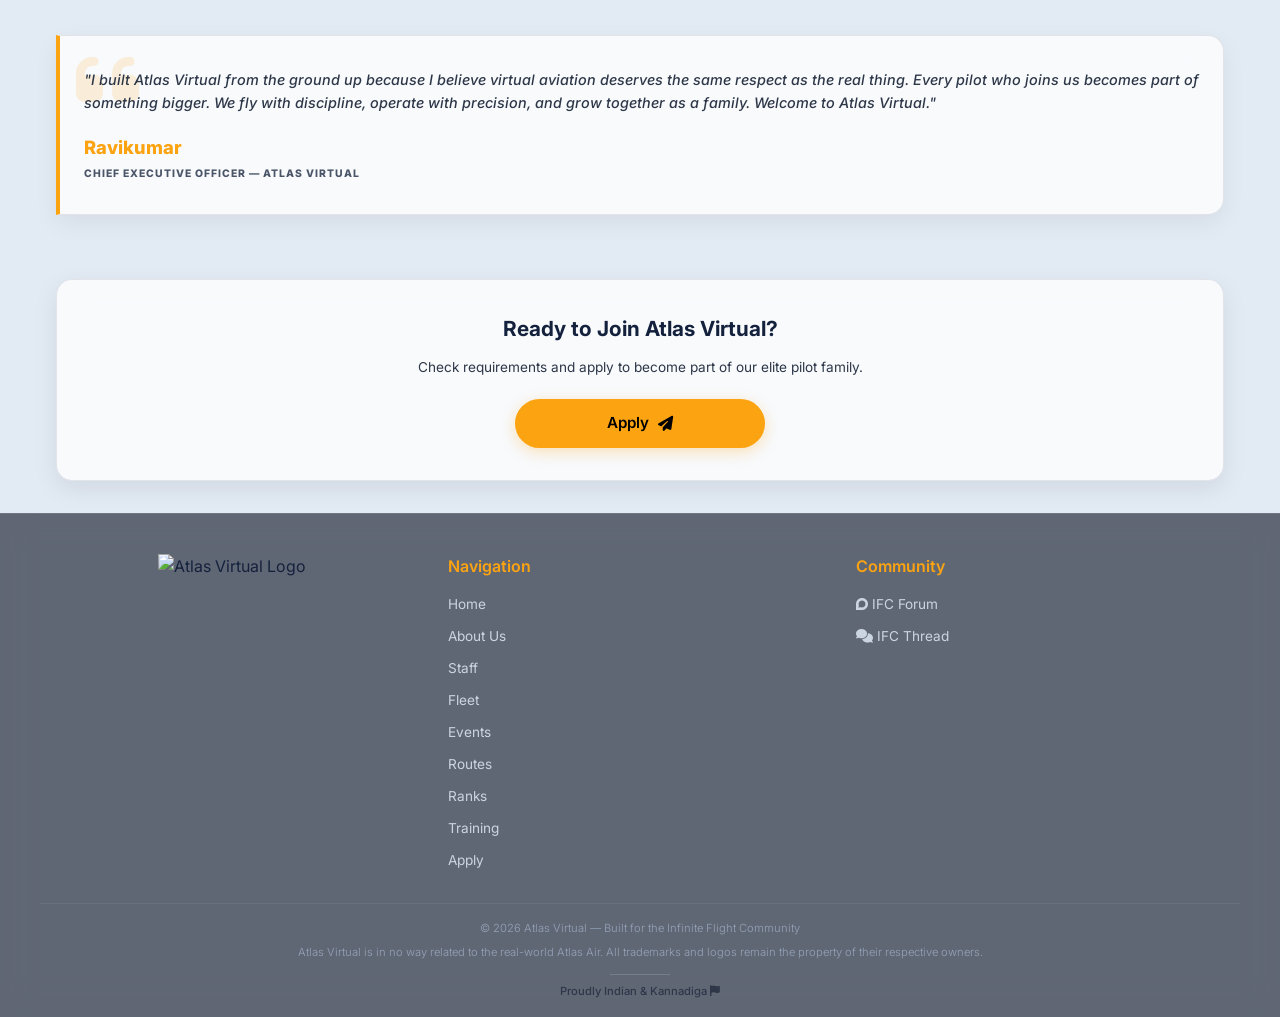
==== commit 405a8ccd: "Add files via upload" ====
--- a/index.html
+++ b/index.html
@@ -201,7 +201,7 @@
         <section class="cta-section glass-panel reveal-on-scroll">
             <h3>Ready to Join Atlas Virtual?</h3>
             <p>Check requirements and apply to become part of our elite pilot family.</p>
-            <button class="btn-primary glass-btn" onclick="window.location.href='apply.html'">Apply <i class="fa-solid fa-paper-plane"></i></button>
+            <a class="btn-primary glass-btn" onclick="window.location.href='apply.html'">Apply<i class="fa-solid fa-paper-plane"></i></a>
         </section>
     </main>
 
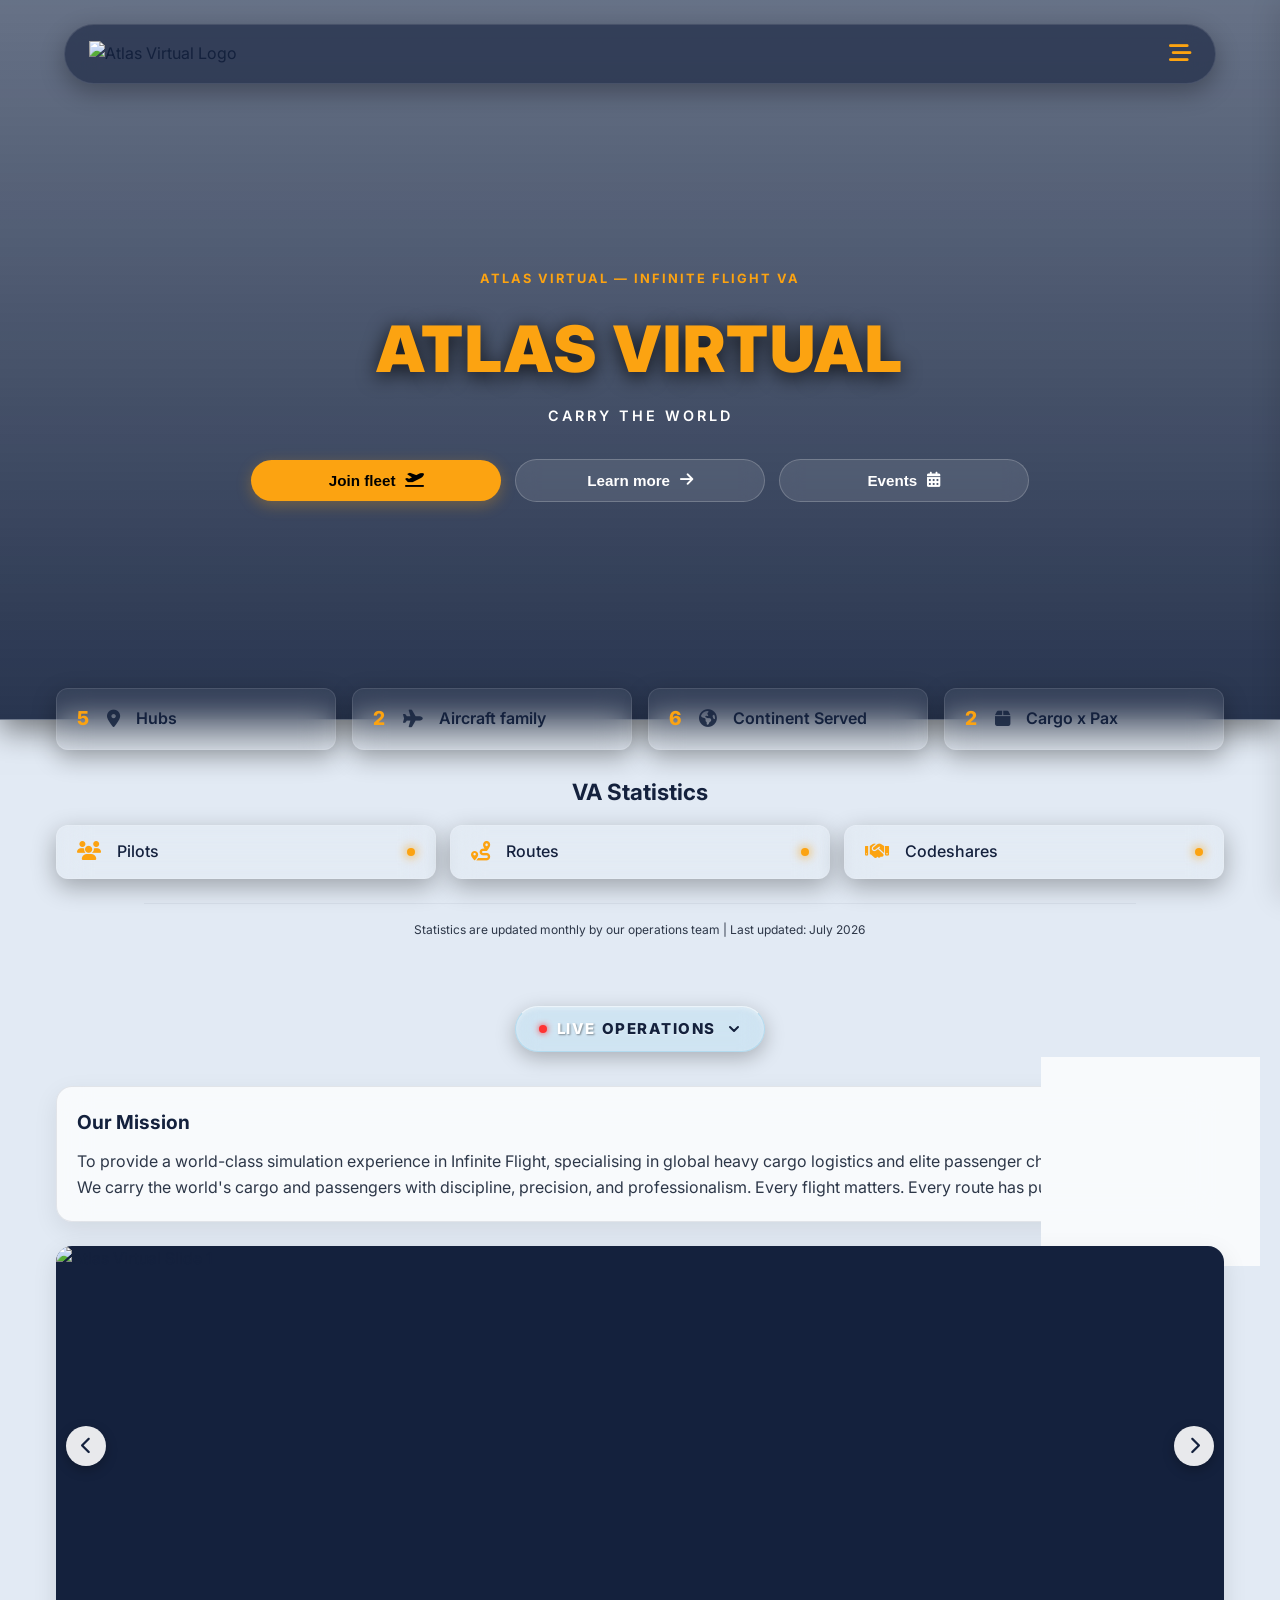
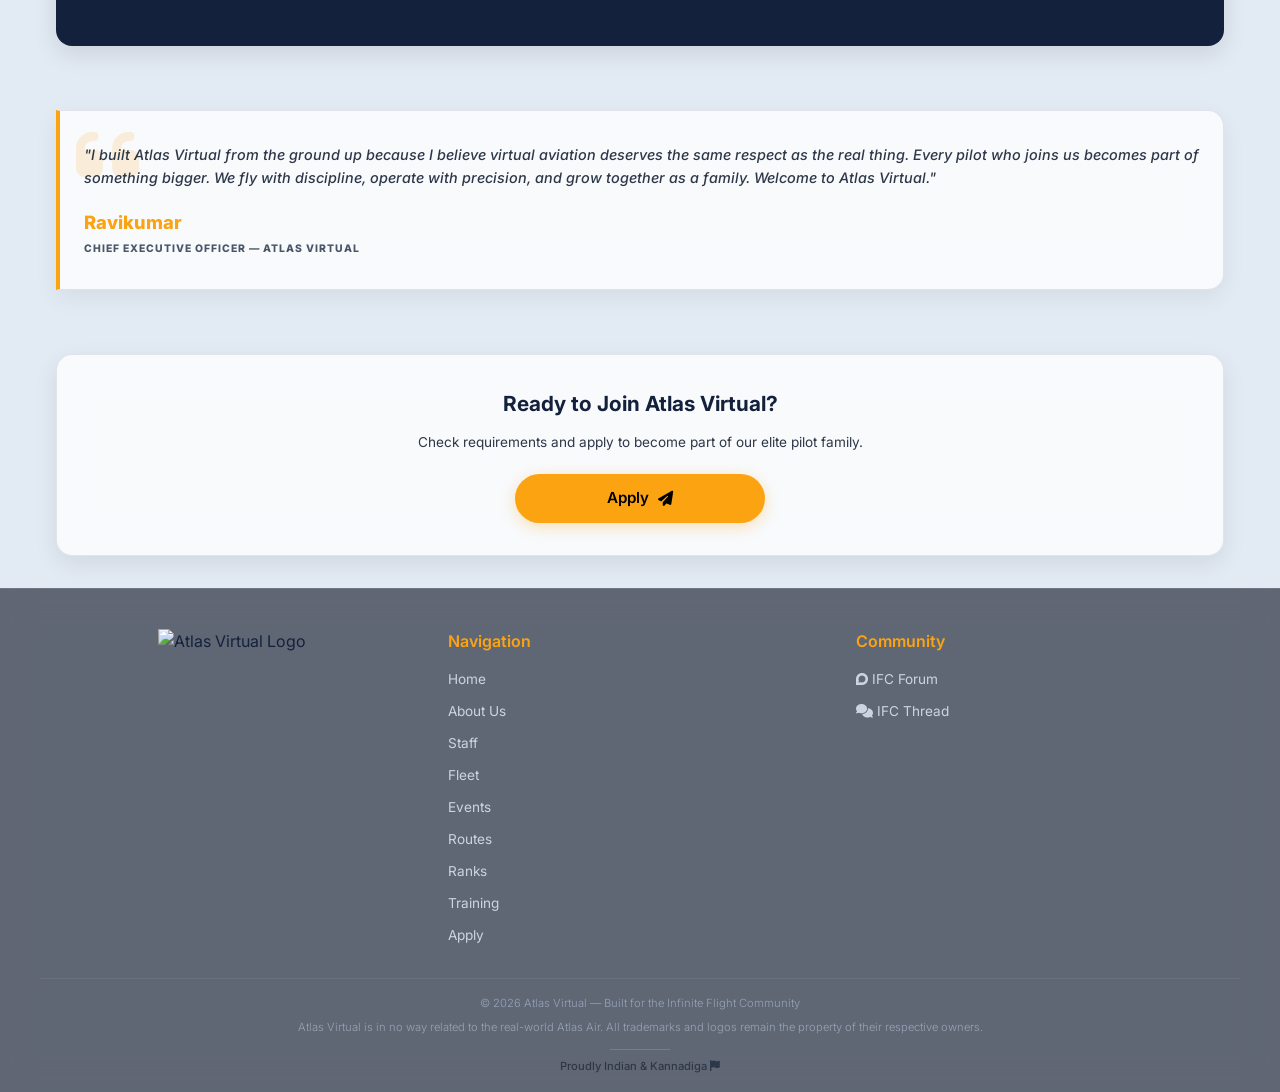
==== commit 8a0ccabd: "Add files via upload" ====
--- a/index.html
+++ b/index.html
@@ -158,6 +158,179 @@
 
         <div class="spacer-md"></div>
 
+<!-- ========================================== -->
+<!-- LIVE OPERATIONS ACCORDION SECTION STARTS   -->
+<!-- ========================================== -->
+<style>
+  .live-ops-section * {
+    box-sizing: border-box;
+  }
+
+  .live-ops-section {
+    width: 100%;
+    max-width: 1200px;
+    /* Negative top margin pulls it right up against the previous block */
+    margin: -5px auto 10px auto; 
+    padding: 0 4px; 
+    display: flex;
+    flex-direction: column;
+    align-items: center;
+  }
+
+  /* Compact Light Sky-Blue Frosted Glass Button */
+  .live-ops-toggle {
+    background: rgba(135, 206, 235, 0.2); 
+    backdrop-filter: blur(12px); 
+    -webkit-backdrop-filter: blur(12px); 
+    border: 1px solid rgba(135, 206, 235, 0.4); 
+    border-top: 1px solid rgba(255, 255, 255, 0.6); 
+    border-radius: 50px; 
+    padding: 10px 20px; 
+    display: flex;
+    align-items: center;
+    justify-content: center;
+    gap: 10px;
+    cursor: pointer;
+    width: 100%;
+    max-width: 250px; 
+    box-shadow: 
+      0 6px 20px rgba(0, 0, 0, 0.25), 
+      inset 0 2px 4px rgba(255, 255, 255, 0.3); 
+    transition: all 0.3s ease;
+    z-index: 2;
+  }
+
+  .live-ops-toggle:hover, .live-ops-toggle.active {
+    background: rgba(135, 206, 235, 0.35);
+    border: 1px solid rgba(252, 163, 17, 0.7);
+    box-shadow: 
+      0 8px 22px rgba(252, 163, 17, 0.25), 
+      inset 0 2px 4px rgba(255, 255, 255, 0.4);
+    transform: translateY(-2px);
+  }
+
+  .live-ops-title {
+    font-size: 15px; 
+    font-weight: 800;
+    letter-spacing: 1.5px;
+    text-transform: uppercase;
+    display: flex;
+    align-items: center;
+    gap: 6px;
+    margin: 0;
+  }
+
+  /* LIVE text in clean white */
+  .live-text { color: #ffffff; text-shadow: 1px 1px 2px rgba(0,0,0,0.4); }
+  
+  /* OPERATIONS text changed to Dark Oxford Blue for high readability */
+  .operations-text { color: #14213D; text-shadow: 0 1px 1px rgba(255,255,255,0.5); }
+
+  /* Pulsing Dot */
+  .pulse-dot-small {
+    width: 8px;
+    height: 8px;
+    background-color: #ff3333;
+    border-radius: 50%;
+    box-shadow: 0 0 6px #ff3333;
+    animation: pulseSmall 1.5s infinite;
+  }
+
+  @keyframes pulseSmall {
+    0% { transform: scale(0.95); box-shadow: 0 0 0 0 rgba(255, 51, 51, 0.7); }
+    70% { transform: scale(1); box-shadow: 0 0 0 8px rgba(255, 51, 51, 0); }
+    100% { transform: scale(0.95); box-shadow: 0 0 0 0 rgba(255, 51, 51, 0); }
+  }
+
+  .chevron-icon {
+    width: 16px;
+    height: 16px;
+    fill: none;
+    stroke: #14213D;
+    stroke-width: 3;
+    stroke-linecap: round;
+    stroke-linejoin: round;
+    transition: transform 0.4s ease;
+  }
+
+  .live-ops-toggle.active .chevron-icon {
+    transform: rotate(180deg);
+    stroke: #FCA311; 
+  }
+
+  .live-ops-content {
+    max-height: 0;
+    overflow: hidden;
+    transition: max-height 0.5s ease-out, opacity 0.3s ease;
+    width: 100%;
+    opacity: 0;
+    transform: translateY(-10px); 
+  }
+
+  .live-ops-content.active {
+    max-height: 900px;
+    opacity: 1;
+    transform: translateY(0);
+    margin-top: 10px; 
+  }
+
+  /* Shiny Gold Border Wrapper */
+  .map-wrapper {
+    background: #0d1527; 
+    border: 2px solid #FCA311; 
+    border-radius: 16px;
+    padding: 2px; 
+    box-shadow: 
+      0 0 15px rgba(252, 163, 17, 0.3), 
+      inset 0 3px 6px rgba(255, 255, 255, 0.2), 
+      inset 0 -2px 5px rgba(0, 0, 0, 0.5); 
+    width: 100%;
+    aspect-ratio: 16 / 9; 
+    overflow: hidden;
+  }
+
+  .map-wrapper iframe {
+    width: 100%;
+    height: 100%;
+    border-radius: 14px;
+  }
+  
+  @media (max-width: 768px) {
+     .map-wrapper { aspect-ratio: 16 / 10; } 
+  }
+</style>
+
+<div class="live-ops-section">
+  <div class="live-ops-toggle" onclick="toggleLiveOps()">
+    <div class="pulse-dot-small"></div>
+    <h2 class="live-ops-title">
+      <span class="live-text">LIVE</span>
+      <span class="operations-text">OPERATIONS</span>
+    </h2>
+    <svg class="chevron-icon" viewBox="0 0 24 24">
+      <polyline points="6 9 12 15 18 9"></polyline>
+    </svg>
+  </div>
+  
+  <div class="live-ops-content" id="liveOpsContent">
+    <div class="map-wrapper">
+      <iframe src="https://waypoint-live.app/embed/va/atlas-virtual?hub=PANC&as=1.25" style="border:0;" loading="lazy" title="Live flights"></iframe>
+    </div>
+  </div>
+</div>
+
+<script>
+  function toggleLiveOps() {
+    const toggleBtn = document.querySelector('.live-ops-toggle');
+    const content = document.getElementById('liveOpsContent');
+    toggleBtn.classList.toggle('active');
+    content.classList.toggle('active');
+  }
+</script>
+<!-- ========================================== -->
+<!-- LIVE OPERATIONS ACCORDION SECTION ENDS     -->
+<!-- ========================================== -->
+
         <!-- OUR MISSION -->
         <section class="mission-box glass-panel reveal-on-scroll">
             <h2>Our Mission</h2>
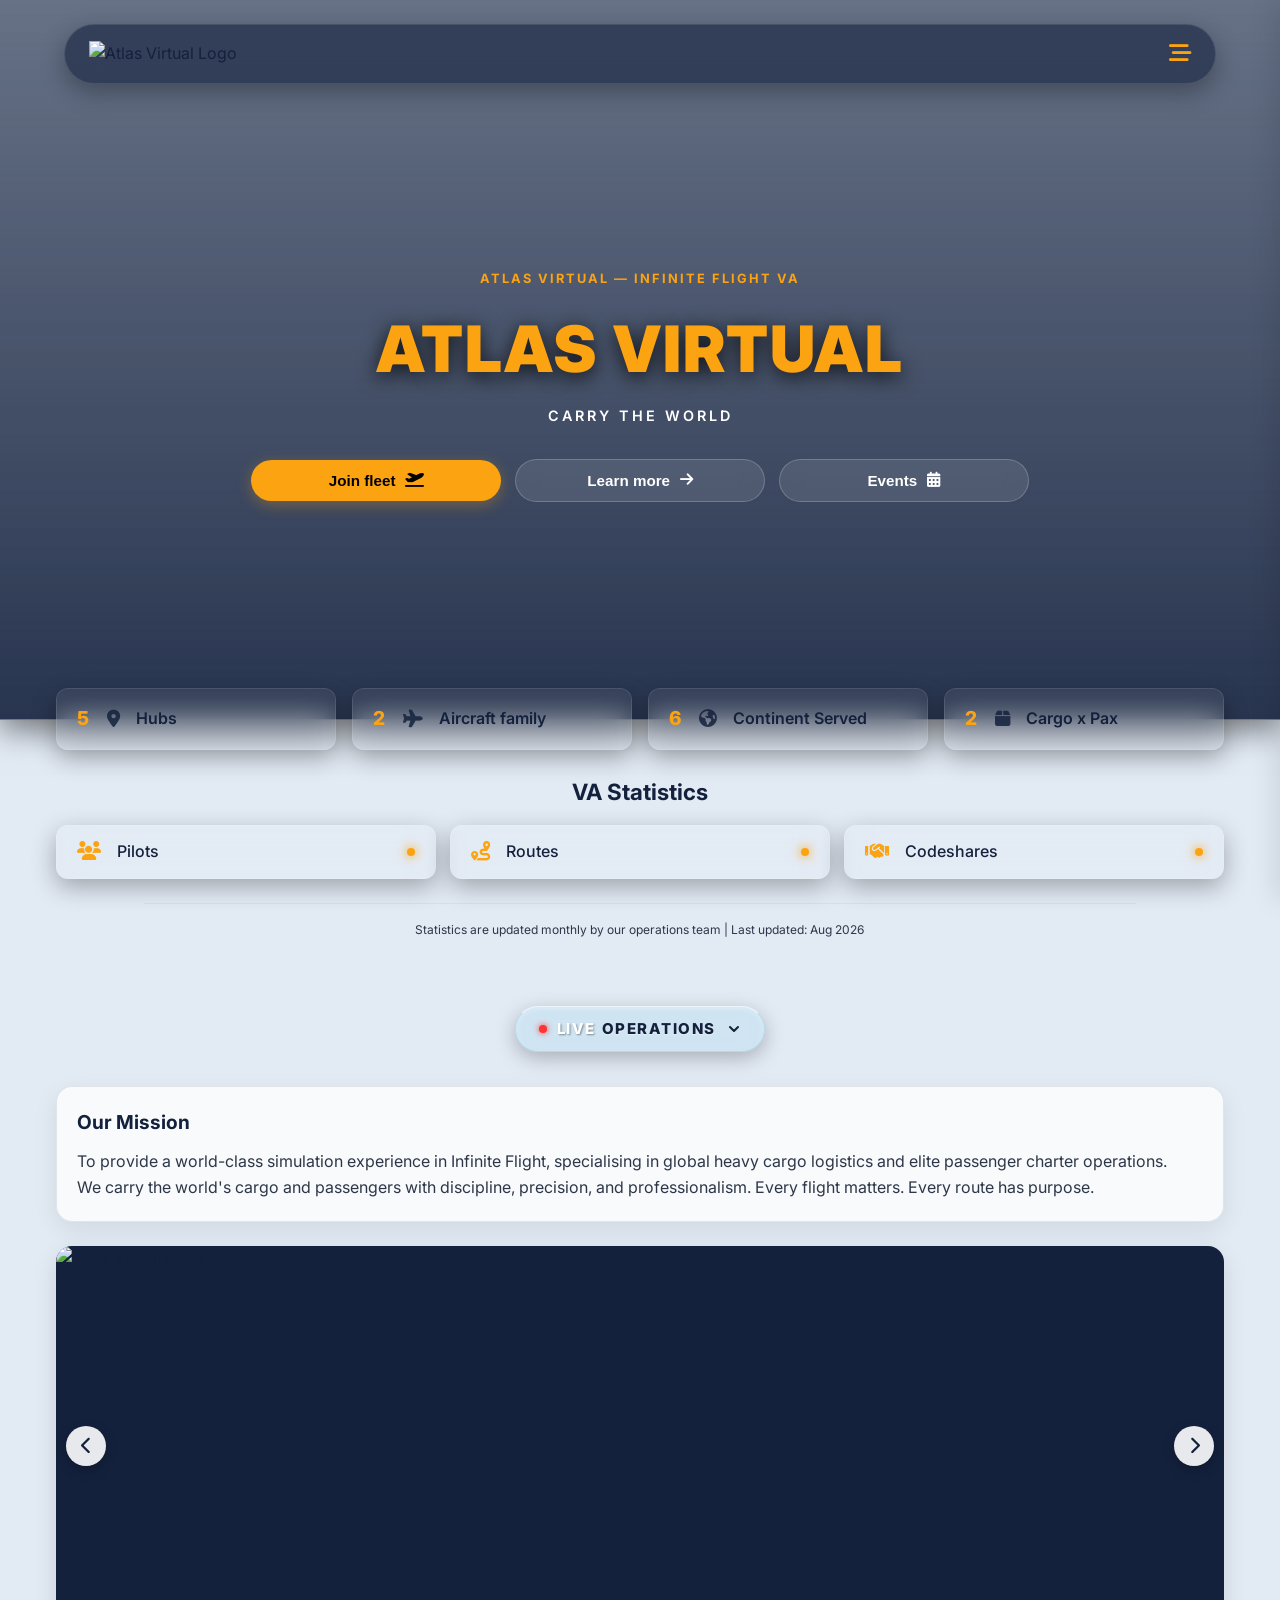
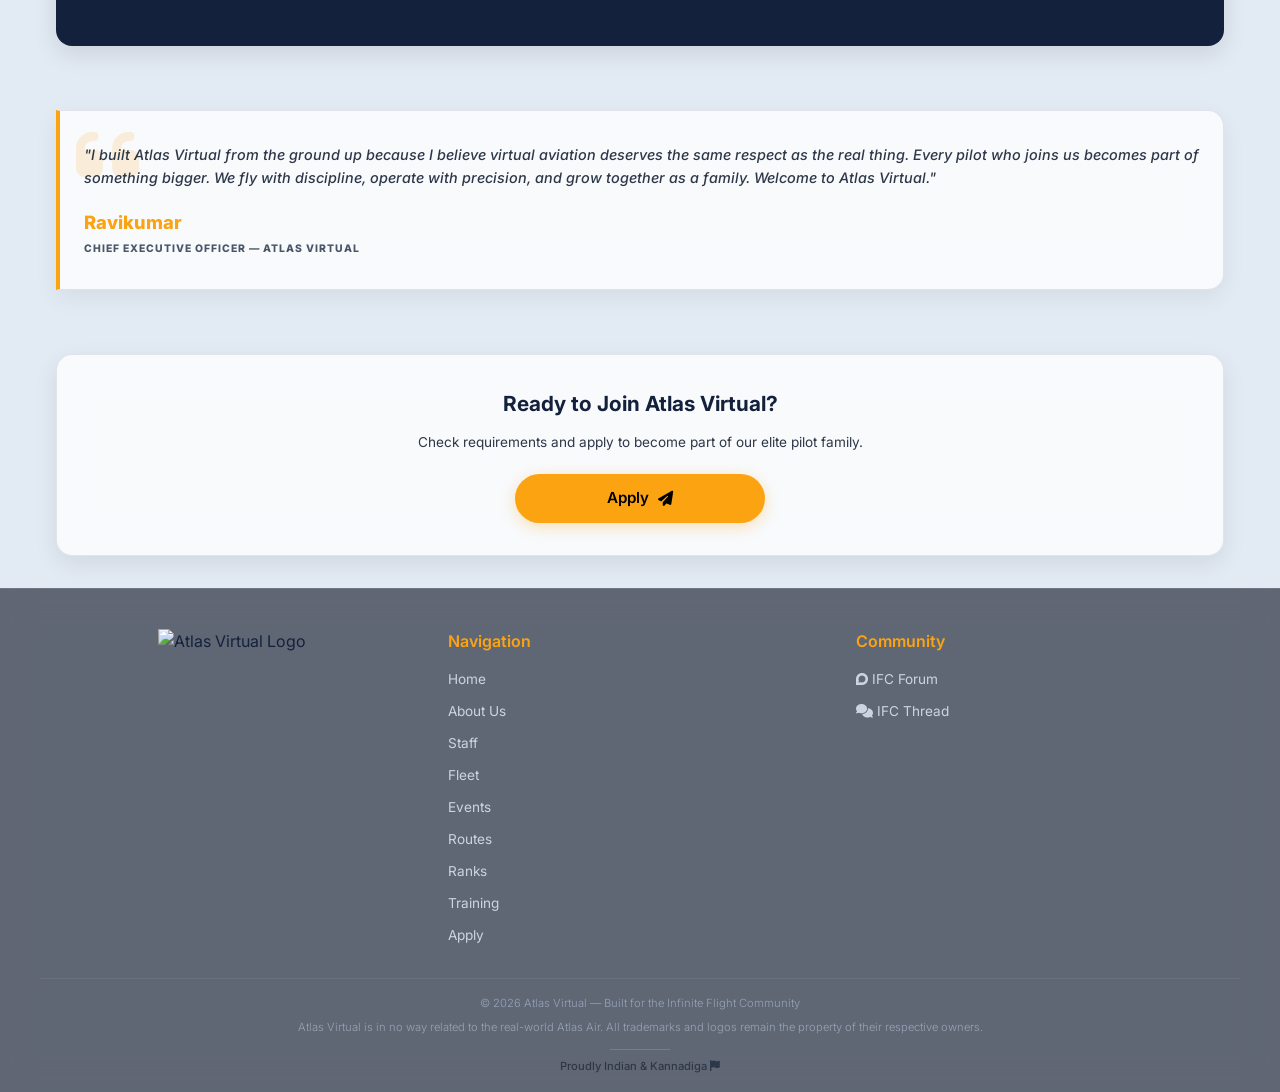
==== commit 9dadbefc: "Add files via upload" ====
--- a/index.html
+++ b/index.html
@@ -153,7 +153,7 @@
                     <div class="indicator-dot"></div>
                 </div>
             </div>
-            <p class="stats-disclaimer">Statistics are updated monthly by our operations team | Last updated: July 2026</p>
+            <p class="stats-disclaimer">Statistics are updated monthly by our operations team | Last updated: Aug 2026</p>
         </section>
 
         <div class="spacer-md"></div>
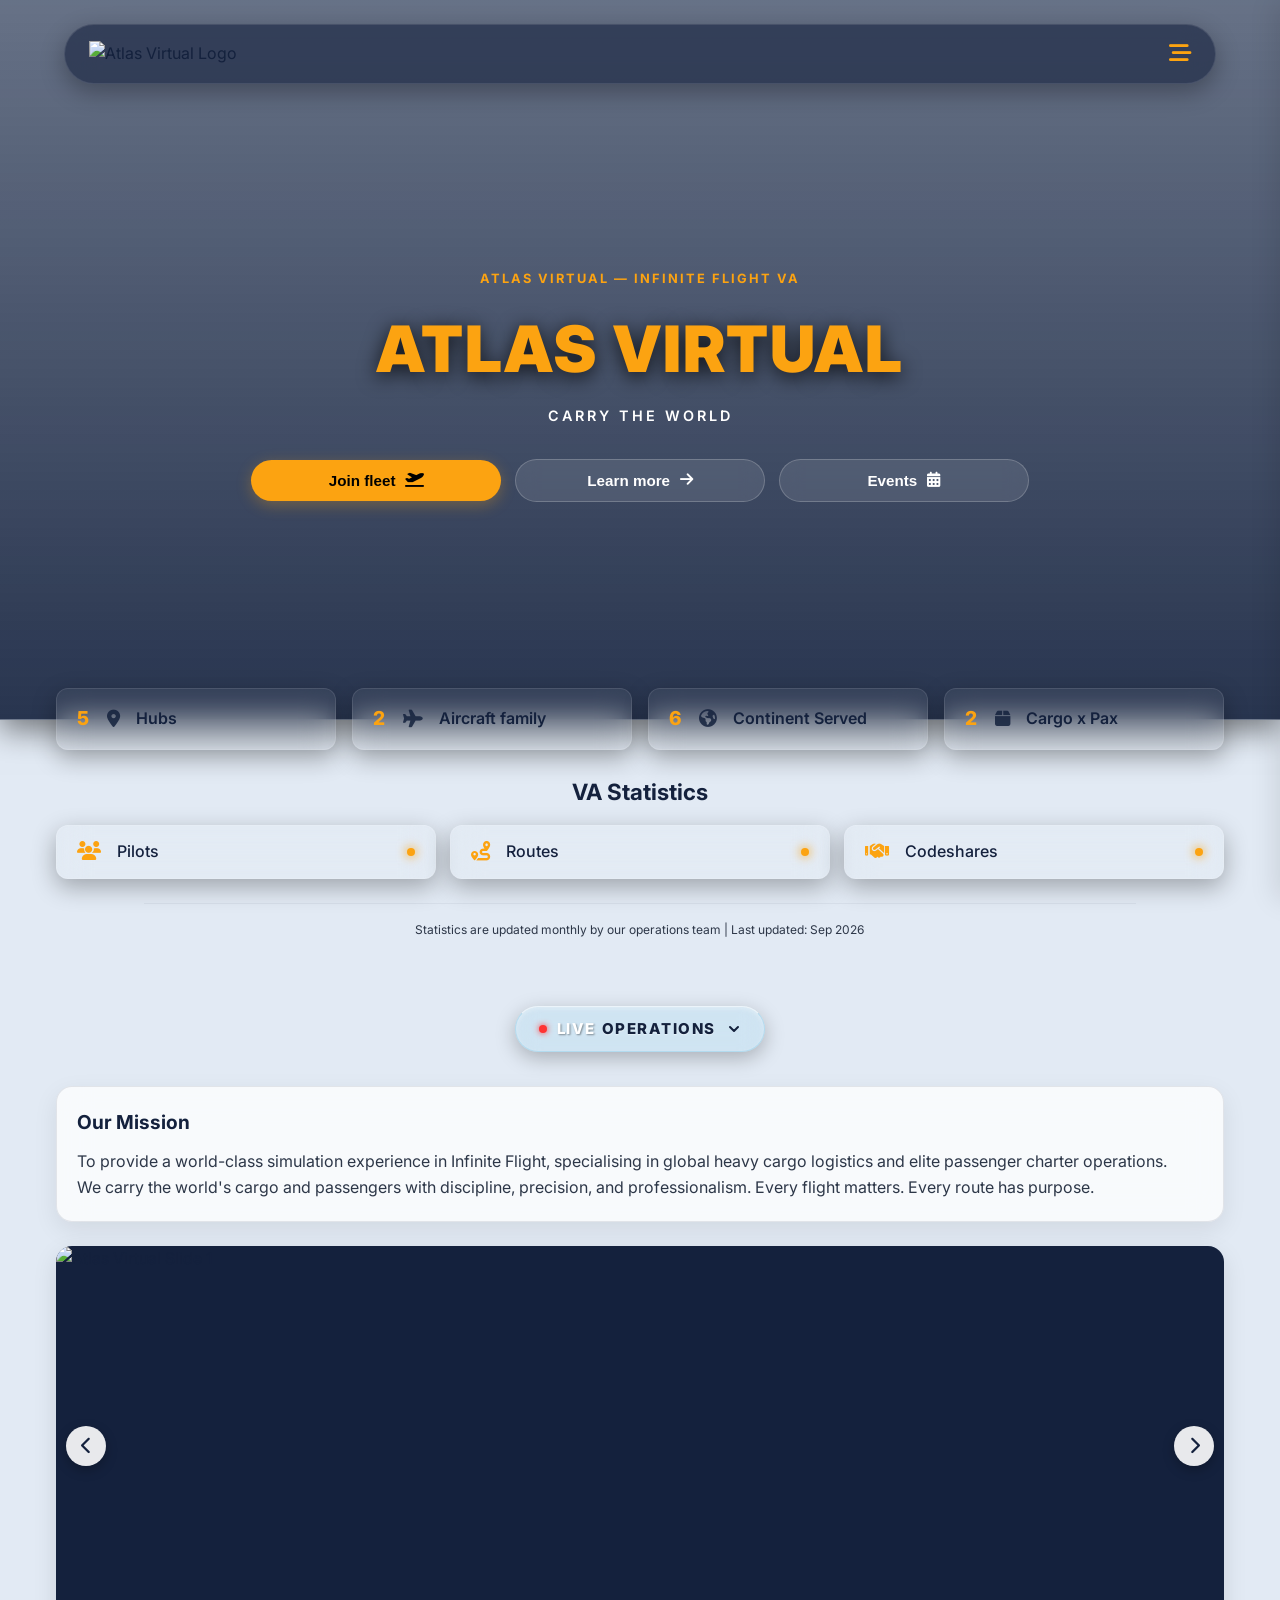
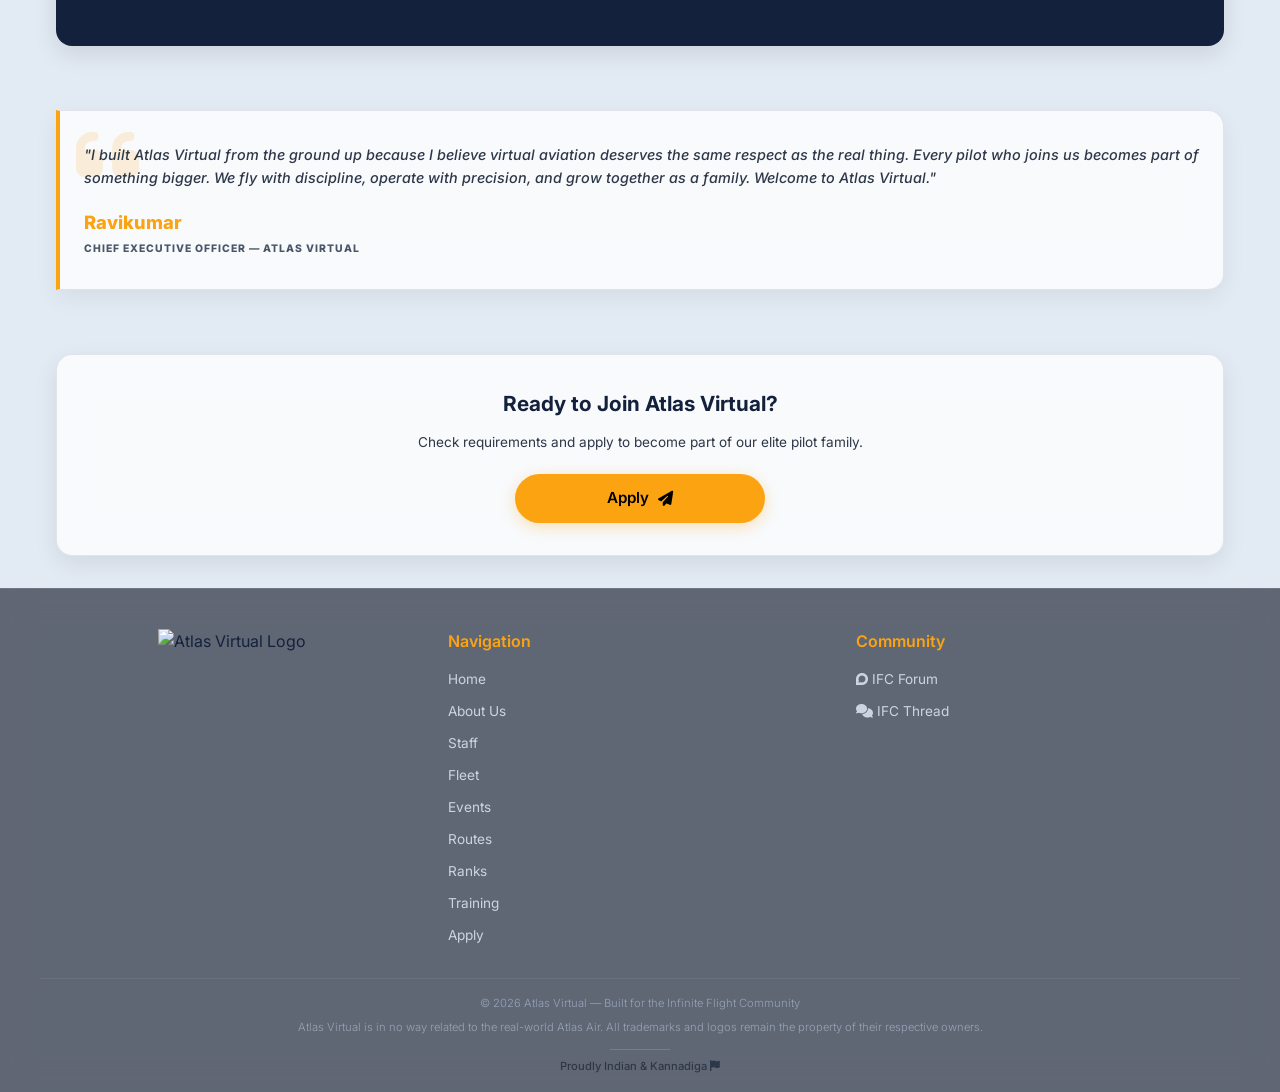
==== commit fc1bd261: "Add files via upload" ====
--- a/index.html
+++ b/index.html
@@ -153,7 +153,7 @@
                     <div class="indicator-dot"></div>
                 </div>
             </div>
-            <p class="stats-disclaimer">Statistics are updated monthly by our operations team | Last updated: Aug 2026</p>
+            <p class="stats-disclaimer">Statistics are updated monthly by our operations team | Last updated: Sep 2026</p>
         </section>
 
         <div class="spacer-md"></div>
@@ -314,7 +314,7 @@
   
   <div class="live-ops-content" id="liveOpsContent">
     <div class="map-wrapper">
-      <iframe src="https://waypoint-live.app/embed/va/atlas-virtual?hub=PANC&as=1.25" style="border:0;" loading="lazy" title="Live flights"></iframe>
+      <iframe src="https://waypoint-live.app/embed/va/atlas-virtual?hub=PANC&as=1.25" style="border:0;" title="Live flights"></iframe>
     </div>
   </div>
 </div>
@@ -344,7 +344,7 @@
                 <img src="https://res.cloudinary.com/dsfwafyc2/image/upload/v1786168949/Screenshot_20260802_115308_com.fds.infiniteflight_zcqzox.jpg" alt="Atlas Virtual Slide 1">
             </div>
             <div class="slide">
-                <img src="https://res.cloudinary.com/dsfwafyc2/image/upload/v1779723755/Screenshot_20260524_201829_com.fds.infiniteflight_n1iyrm.jpg" alt="Atlas Virtual Slide 2">
+                <img src="https://i.imgur.com/Wnwa9oX.jpeg" alt="Atlas Virtual Slide 2">
             </div>
             <div class="slide">
                 <img src="https://res.cloudinary.com/dsfwafyc2/image/upload/v1779015691/file_0000000034dc72079f99f43835f67d66_o1aeww.png" alt="Atlas Virtual Slide 3">
@@ -353,9 +353,14 @@
                 <img src="https://res.cloudinary.com/dsfwafyc2/image/upload/v1779014897/Screenshot_20260509_221234_com.fds.infiniteflight_ewqhzv.jpg" alt="Atlas Virtual Slide 4">
             </div>
             <div class="slide">
-                <img src="https://res.cloudinary.com/dsfwafyc2/image/upload/v1779015017/IMG_20260517_162000_xseroy.jpg" alt="Atlas Virtual Slide 5">
-            </div>
-            
+                <img src="https://i.imgur.com/E5u6jcs.jpeg" alt="Atlas Virtual Slide 5">
+            </div>
+            <div class="slide">
+                <img src="https://i.imgur.com/QCXYIHY.jpeg" alt="Atlas Virtual Slide 6">
+            </div>
+            <div class="slide">
+                <img src="https://i.imgur.com/sVawR7Y.jpeg" alt="Atlas Virtual Slide 7">
+            </div>
             <button class="slider-btn prev-btn" onclick="moveSlide(-1)"><i class="fa-solid fa-chevron-left"></i></button>
             <button class="slider-btn next-btn" onclick="moveSlide(1)"><i class="fa-solid fa-chevron-right"></i></button>
         </section>
